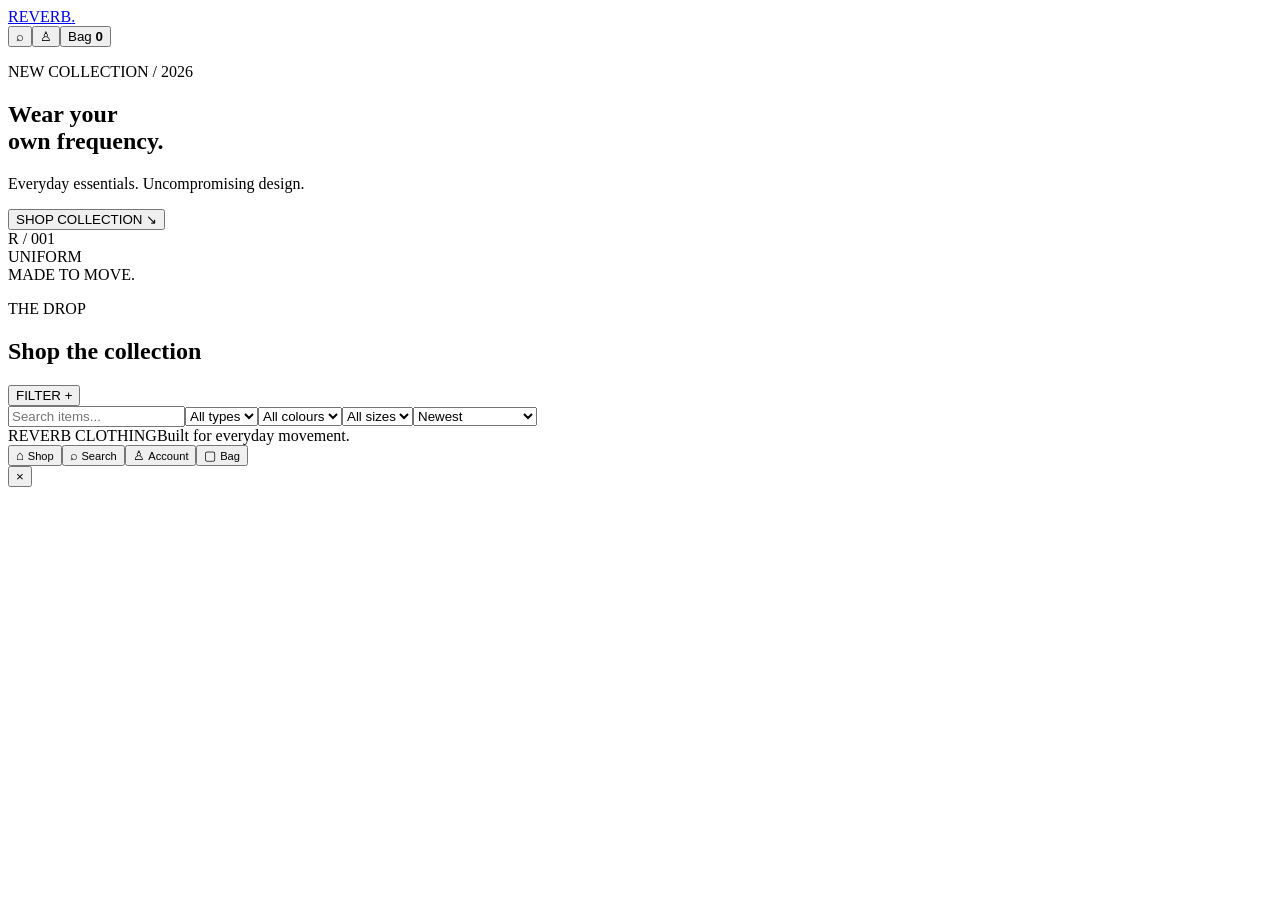
==== index.html @ a5d63879 "Add Reverb Clothing storefront scaffold" ====
<!doctype html>
<html lang="en"><head><meta charset="utf-8"><meta name="viewport" content="width=device-width,initial-scale=1"><meta name="theme-color" content="#f4f3ef"><title>REVERB — Clothing</title><link rel="stylesheet" href="styles.css"><link rel="preconnect" href="https://fonts.googleapis.com"><link href="https://fonts.googleapis.com/css2?family=DM+Sans:wght@400;500;600;700&family=Space+Grotesk:wght@500;600;700&display=swap" rel="stylesheet"></head><body><header class="top"><a class="brand" href="#">REVERB<span>.</span></a><div class="top-actions"><button id="searchBtn" class="iconbtn" aria-label="Search">⌕</button><button id="accountBtn" class="iconbtn" aria-label="Account">♙</button><button id="cartBtn" class="iconbtn cart">Bag <b id="cartCount">0</b></button></div></header><main><section class="hero"><div class="hero-copy"><p class="eyebrow">NEW COLLECTION / 2026</p><h1>Wear your<br><span>own frequency.</span></h1><p>Everyday essentials. Uncompromising design.</p><button class="darkbtn" onclick="document.querySelector('#shop').scrollIntoView({behavior:'smooth'})">SHOP COLLECTION <span>↘</span></button></div><div class="hero-art"><div class="artshape"></div><div class="artlabel">R / 001<br>UNIFORM</div><div class="artcaption">MADE TO MOVE.</div></div></section><section id="shop" class="shop"><div class="shop-heading"><div><p class="eyebrow">THE DROP</p><h2>Shop the collection</h2></div><button class="filter-toggle" id="filterBtn">FILTER +</button></div><div class="filters" id="filters"><input id="search" placeholder="Search items..." /><select id="typeFilter"><option value="">All types</option></select><select id="colourFilter"><option value="">All colours</option></select><select id="sizeFilter"><option value="">All sizes</option><option>XS</option><option>S</option><option>M</option><option>L</option><option>XL</option><option>XXL</option></select><select id="sort"><option value="new">Newest</option><option value="low">Price: low to high</option><option value="high">Price: high to low</option></select></div><div class="product-grid" id="products"></div><div class="empty" id="empty" hidden>No products found. Try changing your filters.</div></section></main><footer><span>REVERB CLOTHING</span><span>Built for everyday movement.</span></footer><nav class="mobile-nav"><button onclick="document.querySelector('#shop').scrollIntoView({behavior:'smooth'})">⌂ <small>Shop</small></button><button id="mobileSearch">⌕ <small>Search</small></button><button id="mobileAccount">♙ <small>Account</small></button><button id="mobileBag">▢ <small>Bag</small></button></nav><div class="modal" id="modal" aria-hidden="true"><div class="modal-panel"><button class="close" id="closeModal">×</button><div id="modalContent"></div></div></div><script src="app.js"></script></body></html>
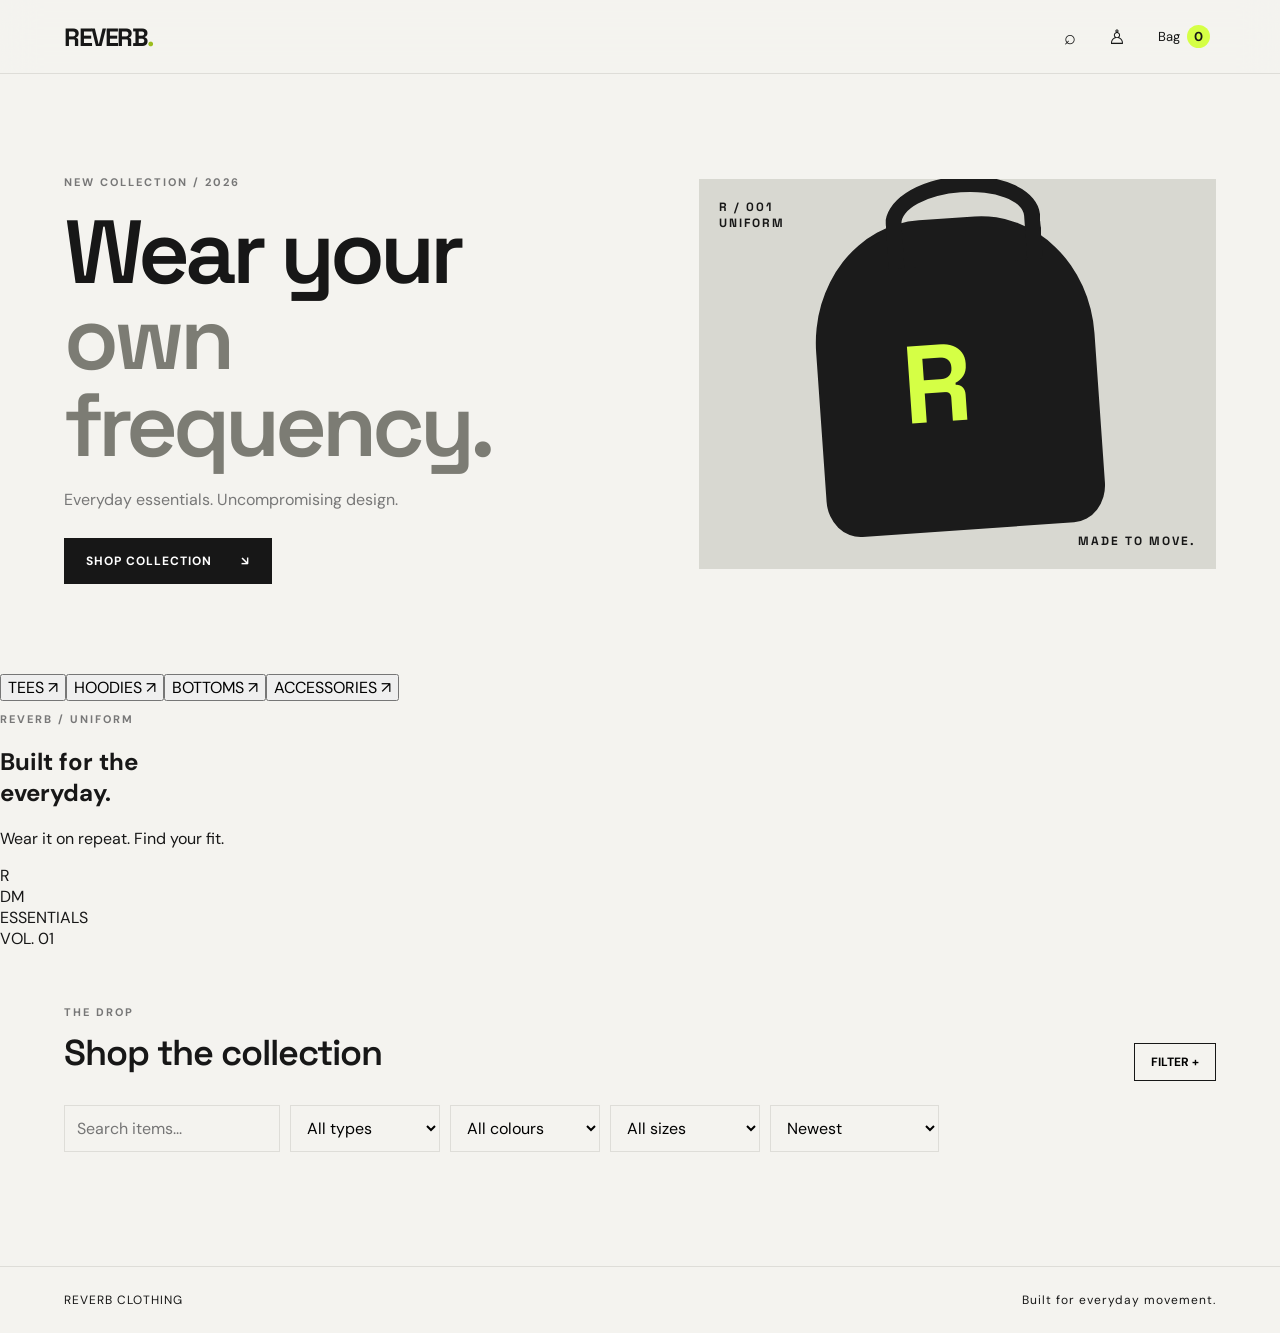
==== commit 98b2fe32: "Add editorial and category sections to storefront" ====
--- a/index.html
+++ b/index.html
@@ -1,2 +1,2 @@
 <!doctype html>
-<html lang="en"><head><meta charset="utf-8"><meta name="viewport" content="width=device-width,initial-scale=1"><meta name="theme-color" content="#f4f3ef"><title>REVERB — Clothing</title><link rel="stylesheet" href="styles.css"><link rel="preconnect" href="https://fonts.googleapis.com"><link href="https://fonts.googleapis.com/css2?family=DM+Sans:wght@400;500;600;700&family=Space+Grotesk:wght@500;600;700&display=swap" rel="stylesheet"></head><body><header class="top"><a class="brand" href="#">REVERB<span>.</span></a><div class="top-actions"><button id="searchBtn" class="iconbtn" aria-label="Search">⌕</button><button id="accountBtn" class="iconbtn" aria-label="Account">♙</button><button id="cartBtn" class="iconbtn cart">Bag <b id="cartCount">0</b></button></div></header><main><section class="hero"><div class="hero-copy"><p class="eyebrow">NEW COLLECTION / 2026</p><h1>Wear your<br><span>own frequency.</span></h1><p>Everyday essentials. Uncompromising design.</p><button class="darkbtn" onclick="document.querySelector('#shop').scrollIntoView({behavior:'smooth'})">SHOP COLLECTION <span>↘</span></button></div><div class="hero-art"><div class="artshape"></div><div class="artlabel">R / 001<br>UNIFORM</div><div class="artcaption">MADE TO MOVE.</div></div></section><section id="shop" class="shop"><div class="shop-heading"><div><p class="eyebrow">THE DROP</p><h2>Shop the collection</h2></div><button class="filter-toggle" id="filterBtn">FILTER +</button></div><div class="filters" id="filters"><input id="search" placeholder="Search items..." /><select id="typeFilter"><option value="">All types</option></select><select id="colourFilter"><option value="">All colours</option></select><select id="sizeFilter"><option value="">All sizes</option><option>XS</option><option>S</option><option>M</option><option>L</option><option>XL</option><option>XXL</option></select><select id="sort"><option value="new">Newest</option><option value="low">Price: low to high</option><option value="high">Price: high to low</option></select></div><div class="product-grid" id="products"></div><div class="empty" id="empty" hidden>No products found. Try changing your filters.</div></section></main><footer><span>REVERB CLOTHING</span><span>Built for everyday movement.</span></footer><nav class="mobile-nav"><button onclick="document.querySelector('#shop').scrollIntoView({behavior:'smooth'})">⌂ <small>Shop</small></button><button id="mobileSearch">⌕ <small>Search</small></button><button id="mobileAccount">♙ <small>Account</small></button><button id="mobileBag">▢ <small>Bag</small></button></nav><div class="modal" id="modal" aria-hidden="true"><div class="modal-panel"><button class="close" id="closeModal">×</button><div id="modalContent"></div></div></div><script src="app.js"></script></body></html>+<html lang="en"><head><meta charset="utf-8"><meta name="viewport" content="width=device-width,initial-scale=1"><meta name="theme-color" content="#f4f3ef"><title>REVERB — Clothing</title><link rel="stylesheet" href="styles.css"><link rel="preconnect" href="https://fonts.googleapis.com"><link href="https://fonts.googleapis.com/css2?family=DM+Sans:wght@400;500;600;700&family=Space+Grotesk:wght@500;600;700&display=swap" rel="stylesheet"></head><body><header class="top"><a class="brand" href="#">REVERB<span>.</span></a><div class="top-actions"><button id="searchBtn" class="iconbtn" aria-label="Search">⌕</button><button id="accountBtn" class="iconbtn" aria-label="Account">♙</button><button id="cartBtn" class="iconbtn cart">Bag <b id="cartCount">0</b></button></div></header><main><section class="hero"><div class="hero-copy"><p class="eyebrow">NEW COLLECTION / 2026</p><h1>Wear your<br><span>own frequency.</span></h1><p>Everyday essentials. Uncompromising design.</p><button class="darkbtn" onclick="document.querySelector('#shop').scrollIntoView({behavior:'smooth'})">SHOP COLLECTION <span>↘</span></button></div><div class="hero-art"><div class="artshape"></div><div class="artlabel">R / 001<br>UNIFORM</div><div class="artcaption">MADE TO MOVE.</div></div></section><section class="category-strip"><button data-category="T-shirts">TEES <span>↗</span></button><button data-category="Hoodies">HOODIES <span>↗</span></button><button data-category="Pants">BOTTOMS <span>↗</span></button><button data-category="Accessories">ACCESSORIES <span>↗</span></button></section><section class="editorial"><div><p class="eyebrow">REVERB / UNIFORM</p><h2>Built for the<br>everyday.</h2><p>Wear it on repeat. Find your fit.</p></div><div class="editorial-art"><div class="editorial-stamp">R<br>DM</div><span>ESSENTIALS<br>VOL. 01</span></div></section><section id="shop" class="shop"><div class="shop-heading"><div><p class="eyebrow">THE DROP</p><h2>Shop the collection</h2></div><button class="filter-toggle" id="filterBtn">FILTER +</button></div><div class="filters" id="filters"><input id="search" placeholder="Search items..." /><select id="typeFilter"><option value="">All types</option></select><select id="colourFilter"><option value="">All colours</option></select><select id="sizeFilter"><option value="">All sizes</option><option>XS</option><option>S</option><option>M</option><option>L</option><option>XL</option><option>XXL</option></select><select id="sort"><option value="new">Newest</option><option value="low">Price: low to high</option><option value="high">Price: high to low</option></select></div><div class="product-grid" id="products"></div><div class="empty" id="empty" hidden>No products found. Try changing your filters.</div></section></main><footer><span>REVERB CLOTHING</span><span>Built for everyday movement.</span></footer><nav class="mobile-nav"><button onclick="document.querySelector('#shop').scrollIntoView({behavior:'smooth'})">⌂ <small>Shop</small></button><button id="mobileSearch">⌕ <small>Search</small></button><button id="mobileAccount">♙ <small>Account</small></button><button id="mobileBag">▢ <small>Bag</small></button></nav><div class="modal" id="modal" aria-hidden="true"><div class="modal-panel"><button class="close" id="closeModal">×</button><div id="modalContent"></div></div></div><script src="app.js"></script></body></html>
--- a/styles.css
+++ b/styles.css
@@ -0,0 +1 @@
+*{box-sizing:border-box} :root{--ink:#171717;--muted:#777;--paper:#f4f3ef;--line:#deddd8;--accent:#d5ff45}body{margin:0;background:var(--paper);color:var(--ink);font-family:'DM Sans',sans-serif}button,input,select{font:inherit}button{cursor:pointer}.top{height:74px;display:flex;justify-content:space-between;align-items:center;padding:0 5vw;border-bottom:1px solid var(--line);position:sticky;top:0;background:rgba(244,243,239,.84);backdrop-filter:blur(18px);z-index:10}.brand{font:700 25px 'Space Grotesk';letter-spacing:-1.5px;text-decoration:none;color:inherit}.brand span{color:#9cbd1e}.top-actions{display:flex;align-items:center;gap:20px}.iconbtn{border:0;background:none;font-size:20px;color:inherit}.cart{font-size:13px}.cart b{background:var(--accent);border-radius:50%;padding:3px 7px;margin-left:4px}.hero{min-height:530px;padding:7vw 5vw;display:grid;grid-template-columns:1.05fr .95fr;gap:5vw;align-items:center}.eyebrow{font-size:11px;letter-spacing:2px;font-weight:700;color:var(--muted)}h1{font:600 clamp(48px,7vw,94px)/.97 'Space Grotesk';letter-spacing:-5px;margin:20px 0}h1 span{color:#7c7c74}.hero-copy>p:not(.eyebrow){color:var(--muted);margin-bottom:28px}.darkbtn{border:0;background:var(--ink);color:white;padding:15px 22px;letter-spacing:1px;font-weight:700;font-size:12px}.darkbtn span{margin-left:25px}.hero-art{height:390px;background:#d8d8d1;position:relative;overflow:hidden;display:flex;align-items:center;justify-content:center}.artshape{width:54%;height:80%;background:#1b1b1b;border-radius:40% 40% 12% 12%;position:relative;transform:rotate(-4deg)}.artshape:before{content:'';position:absolute;left:28%;top:-13%;width:44%;height:23%;border:16px solid #1b1b1b;border-bottom:0;border-radius:50% 50% 0 0}.artshape:after{content:'R';font:700 110px 'Space Grotesk';color:var(--accent);position:absolute;top:30%;left:30%}.artlabel,.artcaption{position:absolute;font:700 12px 'Space Grotesk';letter-spacing:2px}.artlabel{top:20px;left:20px}.artcaption{bottom:20px;right:20px}.shop{padding:45px 5vw 90px}.shop-heading{display:flex;justify-content:space-between;align-items:end;margin-bottom:24px}.shop h2{font:600 36px 'Space Grotesk';letter-spacing:-1px;margin:5px 0}.filter-toggle{border:1px solid var(--ink);background:transparent;padding:10px 16px;font-weight:700;font-size:12px}.filters{display:flex;gap:10px;flex-wrap:wrap;margin-bottom:24px}.filters input,.filters select{border:1px solid var(--line);background:transparent;padding:11px 12px;min-width:150px}.product-grid{display:grid;grid-template-columns:repeat(4,minmax(0,1fr));gap:20px}.product-card{cursor:pointer}.product-image{aspect-ratio:4/5;background:#e4e3de;position:relative;overflow:hidden;display:flex;align-items:center;justify-content:center}.product-image img{width:100%;height:100%;object-fit:cover}.placeholder-shirt{width:64%;height:68%;background:var(--product-color,#222);clip-path:polygon(25% 0,38% 5%,62% 5%,75% 0,100% 20%,82% 38%,75% 28%,75% 100%,25% 100%,25% 28%,18% 38%,0 20%);filter:drop-shadow(0 8px 10px #0002)}.product-image .quick{position:absolute;bottom:12px;left:12px;right:12px;background:rgba(255,255,255,.9);padding:12px;text-align:center;font-size:12px;font-weight:700;transform:translateY(120%);transition:.2s}.product-card:hover .quick{transform:translateY(0)}.product-info{display:flex;justify-content:space-between;gap:8px;margin-top:12px}.product-info h3{font-size:14px;margin:0}.product-info p{margin:6px 0;color:var(--muted);font-size:12px}.price{font-weight:700;font-size:14px}.swatches{display:flex;gap:6px;margin-top:10px}.swatch{width:16px;height:16px;border-radius:50%;border:1px solid #aaa}.empty{text-align:center;padding:40px;color:var(--muted)}footer{padding:25px 5vw;border-top:1px solid var(--line);display:flex;justify-content:space-between;font-size:12px;letter-spacing:1px}.modal{display:none;position:fixed;inset:0;background:#0006;z-index:30;align-items:center;justify-content:center;padding:18px}.modal.open{display:flex}.modal-panel{background:var(--paper);width:min(560px,100%);max-height:90vh;overflow:auto;padding:28px;position:relative;border-radius:20px}.close{position:absolute;right:15px;top:12px;border:0;background:none;font-size:25px}.modal-panel h2{font:600 28px 'Space Grotesk'}.modal-panel input,.modal-panel select,.modal-panel textarea{width:100%;padding:12px;margin:8px 0;border:1px solid var(--line);background:white}.modal-panel button.action{width:100%;padding:13px;background:var(--ink);color:white;border:0;margin-top:12px}.modal-panel a{color:inherit}.detail-colors{display:flex;gap:10px;margin:14px 0}.detail-colors button{border:1px solid #ddd;padding:8px;border-radius:10px;background:white}.detail-colors button.selected{outline:2px solid black}.size-stock{display:flex;gap:8px;flex-wrap:wrap;margin:15px 0}.size-stock button{border:1px solid var(--line);background:white;padding:10px 14px}.size-stock button.selected{background:var(--ink);color:white}.mobile-nav{display:none}.admin-row{border-bottom:1px solid var(--line);padding:12px 0}.admin-row label{display:flex;align-items:center;gap:8px}.admin-colors{display:flex;flex-direction:column;gap:10px}.color-row{display:flex;align-items:center;gap:10px}.color-row input[type=color]{width:45px;height:40px;padding:3px}.stock-row{display:flex;gap:8px;align-items:center}.stock-row input{max-width:100px}.pill{background:#ecebe6;padding:5px 9px;border-radius:20px;font-size:11px}@media(max-width:900px){.product-grid{grid-template-columns:repeat(2,minmax(0,1fr))}.hero{min-height:auto;padding:50px 5vw;grid-template-columns:1fr}.hero-art{height:330px}h1{letter-spacing:-3px}.filters{display:none}.filters.show{display:flex}.top-actions{gap:14px}.mobile-nav{display:flex;position:fixed;bottom:18px;left:50%;transform:translateX(-50%);width:min(340px,calc(100% - 36px));z-index:20;justify-content:space-around;align-items:center;background:rgba(25,25,25,.82);color:white;border:1px solid rgba(255,255,255,.22);box-shadow:0 12px 40px #0003;backdrop-filter:blur(24px) saturate(180%);-webkit-backdrop-filter:blur(24px) saturate(180%);border-radius:28px;padding:12px 8px}.mobile-nav button{background:none;border:0;color:white;font-size:19px;display:flex;flex-direction:column;align-items:center;gap:3px}.mobile-nav small{font-size:10px}.shop{padding-bottom:120px}footer{padding-bottom:100px}}@media(max-width:450px){.top{padding:0 20px;height:64px}.hero{padding:38px 20px}.hero-art{height:270px}.shop{padding:30px 20px 110px}.product-grid{gap:12px}.product-info h3{font-size:13px}.shop h2{font-size:30px}.filters input,.filters select{flex:1;min-width:130px}.modal-panel{padding:24px 18px}.artshape{height:74%}}
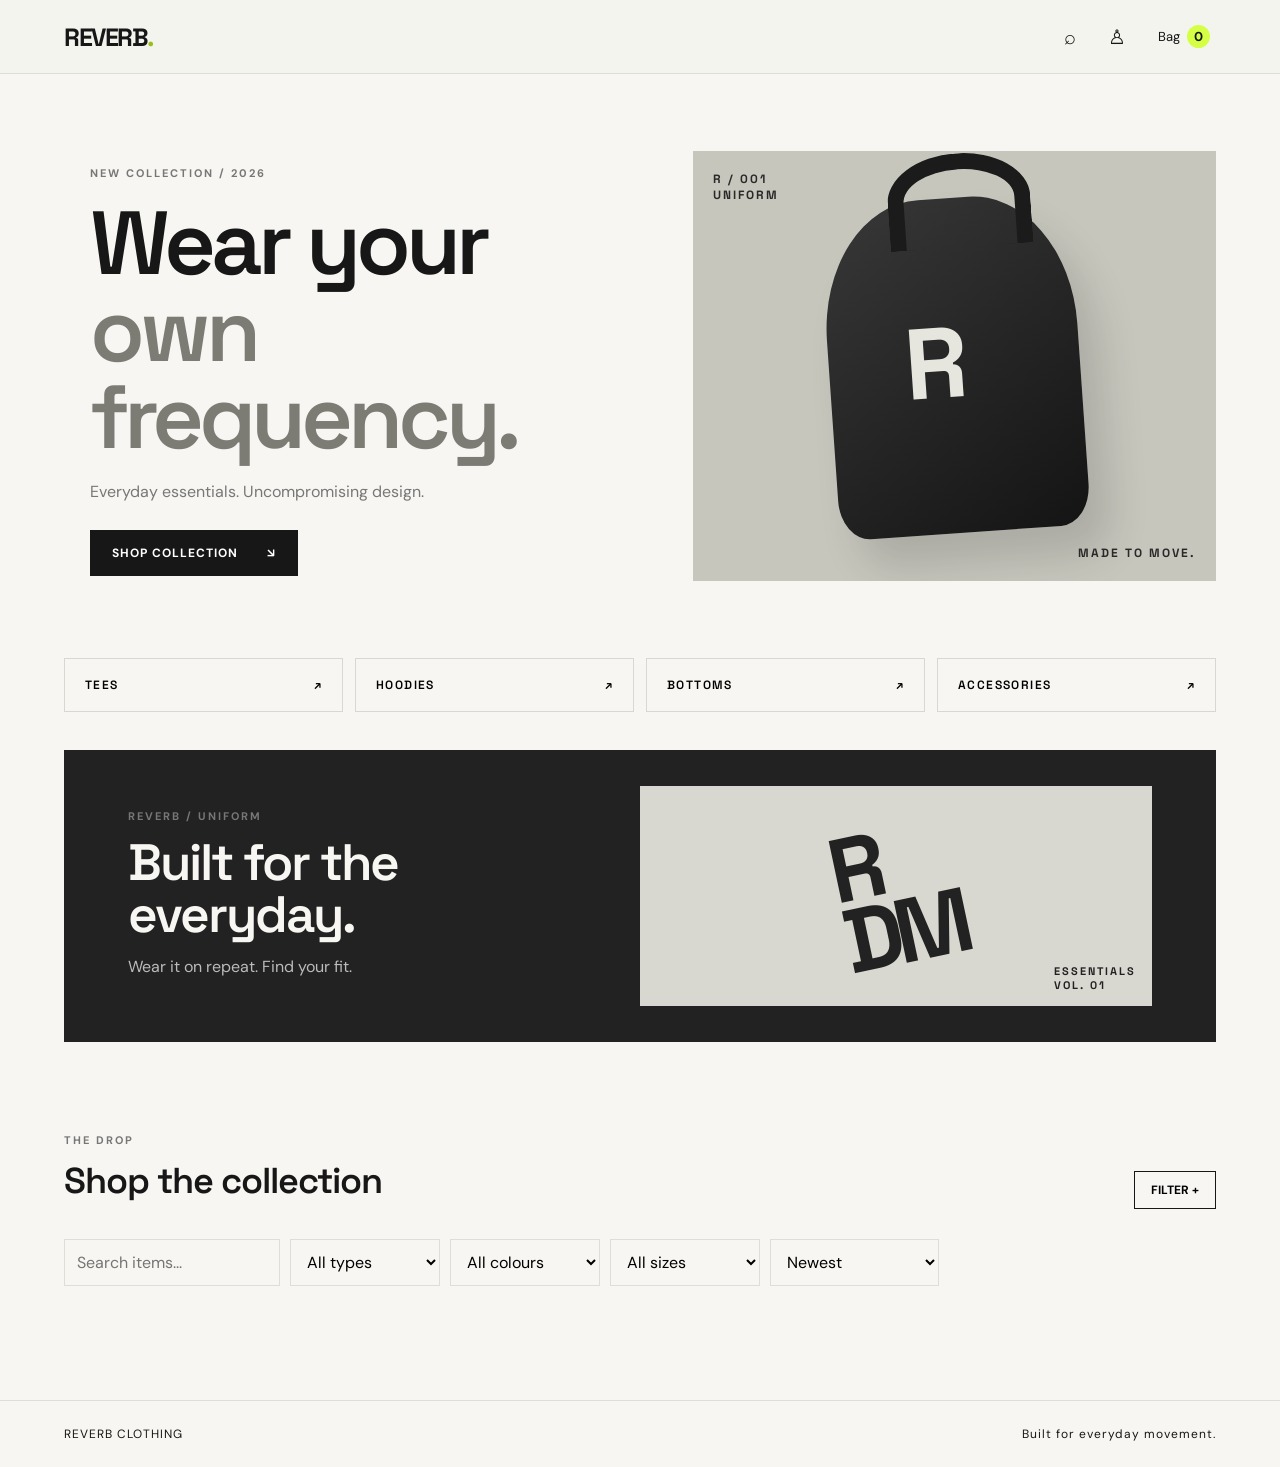
==== commit b002766d: "Force refresh storefront JavaScript and CSS cache" ====
--- a/index.html
+++ b/index.html
@@ -1,2 +1,2 @@
 <!doctype html>
-<html lang="en"><head><meta charset="utf-8"><meta name="viewport" content="width=device-width,initial-scale=1"><meta name="theme-color" content="#f4f3ef"><title>REVERB — Clothing</title><link rel="stylesheet" href="styles.css"><link rel="preconnect" href="https://fonts.googleapis.com"><link href="https://fonts.googleapis.com/css2?family=DM+Sans:wght@400;500;600;700&family=Space+Grotesk:wght@500;600;700&display=swap" rel="stylesheet"></head><body><header class="top"><a class="brand" href="#">REVERB<span>.</span></a><div class="top-actions"><button id="searchBtn" class="iconbtn" aria-label="Search">⌕</button><button id="accountBtn" class="iconbtn" aria-label="Account">♙</button><button id="cartBtn" class="iconbtn cart">Bag <b id="cartCount">0</b></button></div></header><main><section class="hero"><div class="hero-copy"><p class="eyebrow">NEW COLLECTION / 2026</p><h1>Wear your<br><span>own frequency.</span></h1><p>Everyday essentials. Uncompromising design.</p><button class="darkbtn" onclick="document.querySelector('#shop').scrollIntoView({behavior:'smooth'})">SHOP COLLECTION <span>↘</span></button></div><div class="hero-art"><div class="artshape"></div><div class="artlabel">R / 001<br>UNIFORM</div><div class="artcaption">MADE TO MOVE.</div></div></section><section class="category-strip"><button data-category="T-shirts">TEES <span>↗</span></button><button data-category="Hoodies">HOODIES <span>↗</span></button><button data-category="Pants">BOTTOMS <span>↗</span></button><button data-category="Accessories">ACCESSORIES <span>↗</span></button></section><section class="editorial"><div><p class="eyebrow">REVERB / UNIFORM</p><h2>Built for the<br>everyday.</h2><p>Wear it on repeat. Find your fit.</p></div><div class="editorial-art"><div class="editorial-stamp">R<br>DM</div><span>ESSENTIALS<br>VOL. 01</span></div></section><section id="shop" class="shop"><div class="shop-heading"><div><p class="eyebrow">THE DROP</p><h2>Shop the collection</h2></div><button class="filter-toggle" id="filterBtn">FILTER +</button></div><div class="filters" id="filters"><input id="search" placeholder="Search items..." /><select id="typeFilter"><option value="">All types</option></select><select id="colourFilter"><option value="">All colours</option></select><select id="sizeFilter"><option value="">All sizes</option><option>XS</option><option>S</option><option>M</option><option>L</option><option>XL</option><option>XXL</option></select><select id="sort"><option value="new">Newest</option><option value="low">Price: low to high</option><option value="high">Price: high to low</option></select></div><div class="product-grid" id="products"></div><div class="empty" id="empty" hidden>No products found. Try changing your filters.</div></section></main><footer><span>REVERB CLOTHING</span><span>Built for everyday movement.</span></footer><nav class="mobile-nav"><button onclick="document.querySelector('#shop').scrollIntoView({behavior:'smooth'})">⌂ <small>Shop</small></button><button id="mobileSearch">⌕ <small>Search</small></button><button id="mobileAccount">♙ <small>Account</small></button><button id="mobileBag">▢ <small>Bag</small></button></nav><div class="modal" id="modal" aria-hidden="true"><div class="modal-panel"><button class="close" id="closeModal">×</button><div id="modalContent"></div></div></div><script src="app.js"></script></body></html>+<html lang="en"><head><meta charset="utf-8"><meta name="viewport" content="width=device-width,initial-scale=1"><meta name="theme-color" content="#f4f3ef"><title>REVERB — Clothing</title><link rel="stylesheet" href="styles.css?v=4"><link rel="preconnect" href="https://fonts.googleapis.com"><link href="https://fonts.googleapis.com/css2?family=DM+Sans:wght@400;500;600;700&family=Space+Grotesk:wght@500;600;700&display=swap" rel="stylesheet"></head><body><header class="top"><a class="brand" href="#">REVERB<span>.</span></a><div class="top-actions"><button id="searchBtn" class="iconbtn" aria-label="Search">⌕</button><button id="accountBtn" class="iconbtn" aria-label="Account">♙</button><button id="cartBtn" class="iconbtn cart">Bag <b id="cartCount">0</b></button></div></header><main><section class="hero"><div class="hero-copy"><p class="eyebrow">NEW COLLECTION / 2026</p><h1>Wear your<br><span>own frequency.</span></h1><p>Everyday essentials. Uncompromising design.</p><button class="darkbtn" onclick="document.querySelector('#shop').scrollIntoView({behavior:'smooth'})">SHOP COLLECTION <span>↘</span></button></div><div class="hero-art"><div class="artshape"></div><div class="artlabel">R / 001<br>UNIFORM</div><div class="artcaption">MADE TO MOVE.</div></div></section><section class="category-strip"><button data-category="T-shirts">TEES <span>↗</span></button><button data-category="Hoodies">HOODIES <span>↗</span></button><button data-category="Pants">BOTTOMS <span>↗</span></button><button data-category="Accessories">ACCESSORIES <span>↗</span></button></section><section class="editorial"><div><p class="eyebrow">REVERB / UNIFORM</p><h2>Built for the<br>everyday.</h2><p>Wear it on repeat. Find your fit.</p></div><div class="editorial-art"><div class="editorial-stamp">R<br>DM</div><span>ESSENTIALS<br>VOL. 01</span></div></section><section id="shop" class="shop"><div class="shop-heading"><div><p class="eyebrow">THE DROP</p><h2>Shop the collection</h2></div><button class="filter-toggle" id="filterBtn">FILTER +</button></div><div class="filters" id="filters"><input id="search" placeholder="Search items..." /><select id="typeFilter"><option value="">All types</option></select><select id="colourFilter"><option value="">All colours</option></select><select id="sizeFilter"><option value="">All sizes</option><option>XS</option><option>S</option><option>M</option><option>L</option><option>XL</option><option>XXL</option></select><select id="sort"><option value="new">Newest</option><option value="low">Price: low to high</option><option value="high">Price: high to low</option></select></div><div class="product-grid" id="products"></div><div class="empty" id="empty" hidden>No products found. Try changing your filters.</div></section></main><footer><span>REVERB CLOTHING</span><span>Built for everyday movement.</span></footer><nav class="mobile-nav"><button onclick="document.querySelector('#shop').scrollIntoView({behavior:'smooth'})">⌂ <small>Shop</small></button><button id="mobileSearch">⌕ <small>Search</small></button><button id="mobileAccount">♙ <small>Account</small></button><button id="mobileBag">▢ <small>Bag</small></button></nav><div class="modal" id="modal" aria-hidden="true"><div class="modal-panel"><button class="close" id="closeModal">×</button><div id="modalContent"></div></div></div><script src="app.js?v=4"></script></body></html>
--- a/styles.css
+++ b/styles.css
@@ -1 +1,37 @@
-*{box-sizing:border-box} :root{--ink:#171717;--muted:#777;--paper:#f4f3ef;--line:#deddd8;--accent:#d5ff45}body{margin:0;background:var(--paper);color:var(--ink);font-family:'DM Sans',sans-serif}button,input,select{font:inherit}button{cursor:pointer}.top{height:74px;display:flex;justify-content:space-between;align-items:center;padding:0 5vw;border-bottom:1px solid var(--line);position:sticky;top:0;background:rgba(244,243,239,.84);backdrop-filter:blur(18px);z-index:10}.brand{font:700 25px 'Space Grotesk';letter-spacing:-1.5px;text-decoration:none;color:inherit}.brand span{color:#9cbd1e}.top-actions{display:flex;align-items:center;gap:20px}.iconbtn{border:0;background:none;font-size:20px;color:inherit}.cart{font-size:13px}.cart b{background:var(--accent);border-radius:50%;padding:3px 7px;margin-left:4px}.hero{min-height:530px;padding:7vw 5vw;display:grid;grid-template-columns:1.05fr .95fr;gap:5vw;align-items:center}.eyebrow{font-size:11px;letter-spacing:2px;font-weight:700;color:var(--muted)}h1{font:600 clamp(48px,7vw,94px)/.97 'Space Grotesk';letter-spacing:-5px;margin:20px 0}h1 span{color:#7c7c74}.hero-copy>p:not(.eyebrow){color:var(--muted);margin-bottom:28px}.darkbtn{border:0;background:var(--ink);color:white;padding:15px 22px;letter-spacing:1px;font-weight:700;font-size:12px}.darkbtn span{margin-left:25px}.hero-art{height:390px;background:#d8d8d1;position:relative;overflow:hidden;display:flex;align-items:center;justify-content:center}.artshape{width:54%;height:80%;background:#1b1b1b;border-radius:40% 40% 12% 12%;position:relative;transform:rotate(-4deg)}.artshape:before{content:'';position:absolute;left:28%;top:-13%;width:44%;height:23%;border:16px solid #1b1b1b;border-bottom:0;border-radius:50% 50% 0 0}.artshape:after{content:'R';font:700 110px 'Space Grotesk';color:var(--accent);position:absolute;top:30%;left:30%}.artlabel,.artcaption{position:absolute;font:700 12px 'Space Grotesk';letter-spacing:2px}.artlabel{top:20px;left:20px}.artcaption{bottom:20px;right:20px}.shop{padding:45px 5vw 90px}.shop-heading{display:flex;justify-content:space-between;align-items:end;margin-bottom:24px}.shop h2{font:600 36px 'Space Grotesk';letter-spacing:-1px;margin:5px 0}.filter-toggle{border:1px solid var(--ink);background:transparent;padding:10px 16px;font-weight:700;font-size:12px}.filters{display:flex;gap:10px;flex-wrap:wrap;margin-bottom:24px}.filters input,.filters select{border:1px solid var(--line);background:transparent;padding:11px 12px;min-width:150px}.product-grid{display:grid;grid-template-columns:repeat(4,minmax(0,1fr));gap:20px}.product-card{cursor:pointer}.product-image{aspect-ratio:4/5;background:#e4e3de;position:relative;overflow:hidden;display:flex;align-items:center;justify-content:center}.product-image img{width:100%;height:100%;object-fit:cover}.placeholder-shirt{width:64%;height:68%;background:var(--product-color,#222);clip-path:polygon(25% 0,38% 5%,62% 5%,75% 0,100% 20%,82% 38%,75% 28%,75% 100%,25% 100%,25% 28%,18% 38%,0 20%);filter:drop-shadow(0 8px 10px #0002)}.product-image .quick{position:absolute;bottom:12px;left:12px;right:12px;background:rgba(255,255,255,.9);padding:12px;text-align:center;font-size:12px;font-weight:700;transform:translateY(120%);transition:.2s}.product-card:hover .quick{transform:translateY(0)}.product-info{display:flex;justify-content:space-between;gap:8px;margin-top:12px}.product-info h3{font-size:14px;margin:0}.product-info p{margin:6px 0;color:var(--muted);font-size:12px}.price{font-weight:700;font-size:14px}.swatches{display:flex;gap:6px;margin-top:10px}.swatch{width:16px;height:16px;border-radius:50%;border:1px solid #aaa}.empty{text-align:center;padding:40px;color:var(--muted)}footer{padding:25px 5vw;border-top:1px solid var(--line);display:flex;justify-content:space-between;font-size:12px;letter-spacing:1px}.modal{display:none;position:fixed;inset:0;background:#0006;z-index:30;align-items:center;justify-content:center;padding:18px}.modal.open{display:flex}.modal-panel{background:var(--paper);width:min(560px,100%);max-height:90vh;overflow:auto;padding:28px;position:relative;border-radius:20px}.close{position:absolute;right:15px;top:12px;border:0;background:none;font-size:25px}.modal-panel h2{font:600 28px 'Space Grotesk'}.modal-panel input,.modal-panel select,.modal-panel textarea{width:100%;padding:12px;margin:8px 0;border:1px solid var(--line);background:white}.modal-panel button.action{width:100%;padding:13px;background:var(--ink);color:white;border:0;margin-top:12px}.modal-panel a{color:inherit}.detail-colors{display:flex;gap:10px;margin:14px 0}.detail-colors button{border:1px solid #ddd;padding:8px;border-radius:10px;background:white}.detail-colors button.selected{outline:2px solid black}.size-stock{display:flex;gap:8px;flex-wrap:wrap;margin:15px 0}.size-stock button{border:1px solid var(--line);background:white;padding:10px 14px}.size-stock button.selected{background:var(--ink);color:white}.mobile-nav{display:none}.admin-row{border-bottom:1px solid var(--line);padding:12px 0}.admin-row label{display:flex;align-items:center;gap:8px}.admin-colors{display:flex;flex-direction:column;gap:10px}.color-row{display:flex;align-items:center;gap:10px}.color-row input[type=color]{width:45px;height:40px;padding:3px}.stock-row{display:flex;gap:8px;align-items:center}.stock-row input{max-width:100px}.pill{background:#ecebe6;padding:5px 9px;border-radius:20px;font-size:11px}@media(max-width:900px){.product-grid{grid-template-columns:repeat(2,minmax(0,1fr))}.hero{min-height:auto;padding:50px 5vw;grid-template-columns:1fr}.hero-art{height:330px}h1{letter-spacing:-3px}.filters{display:none}.filters.show{display:flex}.top-actions{gap:14px}.mobile-nav{display:flex;position:fixed;bottom:18px;left:50%;transform:translateX(-50%);width:min(340px,calc(100% - 36px));z-index:20;justify-content:space-around;align-items:center;background:rgba(25,25,25,.82);color:white;border:1px solid rgba(255,255,255,.22);box-shadow:0 12px 40px #0003;backdrop-filter:blur(24px) saturate(180%);-webkit-backdrop-filter:blur(24px) saturate(180%);border-radius:28px;padding:12px 8px}.mobile-nav button{background:none;border:0;color:white;font-size:19px;display:flex;flex-direction:column;align-items:center;gap:3px}.mobile-nav small{font-size:10px}.shop{padding-bottom:120px}footer{padding-bottom:100px}}@media(max-width:450px){.top{padding:0 20px;height:64px}.hero{padding:38px 20px}.hero-art{height:270px}.shop{padding:30px 20px 110px}.product-grid{gap:12px}.product-info h3{font-size:13px}.shop h2{font-size:30px}.filters input,.filters select{flex:1;min-width:130px}.modal-panel{padding:24px 18px}.artshape{height:74%}}+*{box-sizing:border-box} :root{--ink:#171717;--muted:#777;--paper:#f4f3ef;--line:#deddd8;--accent:#d5ff45}body{margin:0;background:var(--paper);color:var(--ink);font-family:'DM Sans',sans-serif}button,input,select{font:inherit}button{cursor:pointer}.top{height:74px;display:flex;justify-content:space-between;align-items:center;padding:0 5vw;border-bottom:1px solid var(--line);position:sticky;top:0;background:rgba(244,243,239,.84);backdrop-filter:blur(18px);z-index:10}.brand{font:700 25px 'Space Grotesk';letter-spacing:-1.5px;text-decoration:none;color:inherit}.brand span{color:#9cbd1e}.top-actions{display:flex;align-items:center;gap:20px}.iconbtn{border:0;background:none;font-size:20px;color:inherit}.cart{font-size:13px}.cart b{background:var(--accent);border-radius:50%;padding:3px 7px;margin-left:4px}.hero{min-height:530px;padding:7vw 5vw;display:grid;grid-template-columns:1.05fr .95fr;gap:5vw;align-items:center}.eyebrow{font-size:11px;letter-spacing:2px;font-weight:700;color:var(--muted)}h1{font:600 clamp(48px,7vw,94px)/.97 'Space Grotesk';letter-spacing:-5px;margin:20px 0}h1 span{color:#7c7c74}.hero-copy>p:not(.eyebrow){color:var(--muted);margin-bottom:28px}.darkbtn{border:0;background:var(--ink);color:white;padding:15px 22px;letter-spacing:1px;font-weight:700;font-size:12px}.darkbtn span{margin-left:25px}.hero-art{height:390px;background:#d8d8d1;position:relative;overflow:hidden;display:flex;align-items:center;justify-content:center}.artshape{width:54%;height:80%;background:#1b1b1b;border-radius:40% 40% 12% 12%;position:relative;transform:rotate(-4deg)}.artshape:before{content:'';position:absolute;left:28%;top:-13%;width:44%;height:23%;border:16px solid #1b1b1b;border-bottom:0;border-radius:50% 50% 0 0}.artshape:after{content:'R';font:700 110px 'Space Grotesk';color:var(--accent);position:absolute;top:30%;left:30%}.artlabel,.artcaption{position:absolute;font:700 12px 'Space Grotesk';letter-spacing:2px}.artlabel{top:20px;left:20px}.artcaption{bottom:20px;right:20px}.shop{padding:45px 5vw 90px}.shop-heading{display:flex;justify-content:space-between;align-items:end;margin-bottom:24px}.shop h2{font:600 36px 'Space Grotesk';letter-spacing:-1px;margin:5px 0}.filter-toggle{border:1px solid var(--ink);background:transparent;padding:10px 16px;font-weight:700;font-size:12px}.filters{display:flex;gap:10px;flex-wrap:wrap;margin-bottom:24px}.filters input,.filters select{border:1px solid var(--line);background:transparent;padding:11px 12px;min-width:150px}.product-grid{display:grid;grid-template-columns:repeat(4,minmax(0,1fr));gap:20px}.product-card{cursor:pointer}.product-image{aspect-ratio:4/5;background:#e4e3de;position:relative;overflow:hidden;display:flex;align-items:center;justify-content:center}.product-image img{width:100%;height:100%;object-fit:cover}.placeholder-shirt{width:64%;height:68%;background:var(--product-color,#222);clip-path:polygon(25% 0,38% 5%,62% 5%,75% 0,100% 20%,82% 38%,75% 28%,75% 100%,25% 100%,25% 28%,18% 38%,0 20%);filter:drop-shadow(0 8px 10px #0002)}.product-image .quick{position:absolute;bottom:12px;left:12px;right:12px;background:rgba(255,255,255,.9);padding:12px;text-align:center;font-size:12px;font-weight:700;transform:translateY(120%);transition:.2s}.product-card:hover .quick{transform:translateY(0)}.product-info{display:flex;justify-content:space-between;gap:8px;margin-top:12px}.product-info h3{font-size:14px;margin:0}.product-info p{margin:6px 0;color:var(--muted);font-size:12px}.price{font-weight:700;font-size:14px}.swatches{display:flex;gap:6px;margin-top:10px}.swatch{width:16px;height:16px;border-radius:50%;border:1px solid #aaa}.empty{text-align:center;padding:40px;color:var(--muted)}footer{padding:25px 5vw;border-top:1px solid var(--line);display:flex;justify-content:space-between;font-size:12px;letter-spacing:1px}.modal{display:none;position:fixed;inset:0;background:#0006;z-index:30;align-items:center;justify-content:center;padding:18px}.modal.open{display:flex}.modal-panel{background:var(--paper);width:min(560px,100%);max-height:90vh;overflow:auto;padding:28px;position:relative;border-radius:20px}.close{position:absolute;right:15px;top:12px;border:0;background:none;font-size:25px}.modal-panel h2{font:600 28px 'Space Grotesk'}.modal-panel input,.modal-panel select,.modal-panel textarea{width:100%;padding:12px;margin:8px 0;border:1px solid var(--line);background:white}.modal-panel button.action{width:100%;padding:13px;background:var(--ink);color:white;border:0;margin-top:12px}.modal-panel a{color:inherit}.detail-colors{display:flex;gap:10px;margin:14px 0}.detail-colors button{border:1px solid #ddd;padding:8px;border-radius:10px;background:white}.detail-colors button.selected{outline:2px solid black}.size-stock{display:flex;gap:8px;flex-wrap:wrap;margin:15px 0}.size-stock button{border:1px solid var(--line);background:white;padding:10px 14px}.size-stock button.selected{background:var(--ink);color:white}.mobile-nav{display:none}.admin-row{border-bottom:1px solid var(--line);padding:12px 0}.admin-row label{display:flex;align-items:center;gap:8px}.admin-colors{display:flex;flex-direction:column;gap:10px}.color-row{display:flex;align-items:center;gap:10px}.color-row input[type=color]{width:45px;height:40px;padding:3px}.stock-row{display:flex;gap:8px;align-items:center}.stock-row input{max-width:100px}.pill{background:#ecebe6;padding:5px 9px;border-radius:20px;font-size:11px}@media(max-width:900px){.product-grid{grid-template-columns:repeat(2,minmax(0,1fr))}.hero{min-height:auto;padding:50px 5vw;grid-template-columns:1fr}.hero-art{height:330px}h1{letter-spacing:-3px}.filters{display:none}.filters.show{display:flex}.top-actions{gap:14px}.mobile-nav{display:flex;position:fixed;bottom:18px;left:50%;transform:translateX(-50%);width:min(340px,calc(100% - 36px));z-index:20;justify-content:space-around;align-items:center;background:rgba(25,25,25,.82);color:white;border:1px solid rgba(255,255,255,.22);box-shadow:0 12px 40px #0003;backdrop-filter:blur(24px) saturate(180%);-webkit-backdrop-filter:blur(24px) saturate(180%);border-radius:28px;padding:12px 8px}.mobile-nav button{background:none;border:0;color:white;font-size:19px;display:flex;flex-direction:column;align-items:center;gap:3px}.mobile-nav small{font-size:10px}.shop{padding-bottom:120px}footer{padding-bottom:100px}}@media(max-width:450px){.top{padding:0 20px;height:64px}.hero{padding:38px 20px}.hero-art{height:270px}.shop{padding:30px 20px 110px}.product-grid{gap:12px}.product-info h3{font-size:13px}.shop h2{font-size:30px}.filters input,.filters select{flex:1;min-width:130px}.modal-panel{padding:24px 18px}.artshape{height:74%}}
+/* Editorial storefront refresh */
+body{background:#f7f6f2}
+.hero{padding-top:6vw;padding-bottom:6vw;gap:4vw}
+.hero-copy{padding-left:2vw}
+.hero-art{background:#c7c6bd;min-height:430px}
+.artshape{width:48%;height:78%;background:linear-gradient(145deg,#383838,#141414);box-shadow:20px 30px 40px #0002}
+.artshape:after{font-size:100px;color:#f1f1e9;opacity:.95}
+.artlabel,.artcaption{color:#292929}
+.category-strip{padding:0 5vw 38px;display:grid;grid-template-columns:repeat(4,1fr);gap:12px}
+.category-strip button{background:transparent;border:1px solid #d8d7d1;text-align:left;padding:18px 20px;font:600 12px 'Space Grotesk';letter-spacing:1.4px;transition:.2s}
+.category-strip button span{float:right}.category-strip button:hover{background:#202020;color:#fff}
+.editorial{margin:0 5vw 60px;background:#222;color:#f7f6f2;min-height:270px;display:grid;grid-template-columns:1fr 1fr;align-items:center;padding:36px 5%;overflow:hidden}
+.editorial h2{font:600 clamp(34px,4vw,58px)/1 'Space Grotesk';letter-spacing:-2px;margin:14px 0}
+.editorial p:not(.eyebrow){color:#bbb}.editorial-art{height:220px;background:#d9d8d0;position:relative;display:flex;align-items:center;justify-content:center;color:#222;font:700 11px 'Space Grotesk';letter-spacing:2px}
+.editorial-stamp{font:700 90px/.8 'Space Grotesk';letter-spacing:-9px;transform:rotate(-12deg);color:#222}
+.editorial-art span{position:absolute;bottom:14px;right:16px}
+.shop{padding-top:20px}.shop-heading{margin-bottom:30px}
+.product-card{transition:transform .25s}.product-card:hover{transform:translateY(-3px)}
+.product-image{background:#e3e2dc;aspect-ratio:4/5.2;position:relative}
+.product-art{width:66%;height:70%;background:var(--product-color);position:relative;filter:drop-shadow(0 18px 15px #0002);transition:transform .35s}
+.product-card:hover .product-art{transform:scale(1.04) rotate(-2deg)}
+.product-art.tee{clip-path:polygon(25% 0,38% 6%,62% 6%,75% 0,100% 20%,82% 39%,74% 29%,74% 100%,26% 100%,26% 29%,18% 39%,0 20%)}
+.product-art.hoodie{clip-path:polygon(23% 0,35% 10%,65% 10%,77% 0,100% 18%,83% 40%,74% 31%,74% 100%,26% 100%,26% 31%,17% 40%,0 18%);border-radius:12px 12px 4px 4px}
+.product-art.hoodie:before{content:'';position:absolute;top:-8%;left:35%;width:30%;height:22%;border:12px solid var(--product-color);border-bottom:0;border-radius:50% 50% 0 0}
+.product-art.pants{height:78%;width:58%;clip-path:polygon(8% 0,92% 0,85% 48%,100% 100%,58% 100%,50% 48%,42% 100%,0 100%,15% 48%)}
+.product-art.cap{height:38%;width:70%;border-radius:55% 55% 12% 12%;transform:rotate(-8deg)}
+.product-art.cap:after{content:'';position:absolute;width:80%;height:18%;left:15%;bottom:-8%;border-radius:50%;background:var(--product-color)}
+.product-mark{position:absolute;inset:0;display:grid;place-items:center;font:700 clamp(35px,5vw,70px) 'Space Grotesk';color:var(--accent);mix-blend-mode:screen;opacity:.65}
+.product-badge{position:absolute;top:14px;left:14px;font:700 9px 'Space Grotesk';letter-spacing:1.5px;color:#30302d}
+.quick{transform:none!important;bottom:12px;left:auto;right:12px;width:auto;background:#f7f6f2;color:#222;border:0;padding:11px 14px;font:700 10px 'Space Grotesk';letter-spacing:1px;opacity:0;transition:.2s}
+.product-card:hover .quick{opacity:1}
+.product-info{margin-top:14px}.product-info h3{font:600 14px 'Space Grotesk'}.product-info p{letter-spacing:.3px}
+.swatch{width:18px;height:18px;border:1px solid #c5c5be}
+.modal-panel{border-radius:24px;box-shadow:0 25px 80px #0002}
+@media(max-width:900px){.category-strip{padding:0 5vw 28px;grid-template-columns:repeat(2,1fr)}.editorial{margin:0 5vw 38px;grid-template-columns:1fr 1fr;min-height:240px;padding:25px}.editorial-art{height:190px}.product-badge{top:10px;left:10px;font-size:8px}.quick{opacity:1;font-size:9px;padding:10px}.hero-art{min-height:330px}}
+@media(max-width:480px){.category-strip{padding:0 20px 25px;gap:8px}.category-strip button{padding:15px 12px;font-size:10px}.editorial{margin:0 20px 30px;grid-template-columns:1fr;gap:20px;padding:24px}.editorial-art{height:160px}.editorial h2{font-size:38px}.hero-art{height:280px;min-height:0}.hero-copy{padding-left:0}.product-art{width:72%;height:68%}.product-art.pants{width:60%;height:78%}.shop-heading{align-items:center}.product-info{gap:6px}.product-info p{font-size:10px}.product-badge{font-size:7px}.quick{bottom:8px;right:8px;padding:8px 10px}}
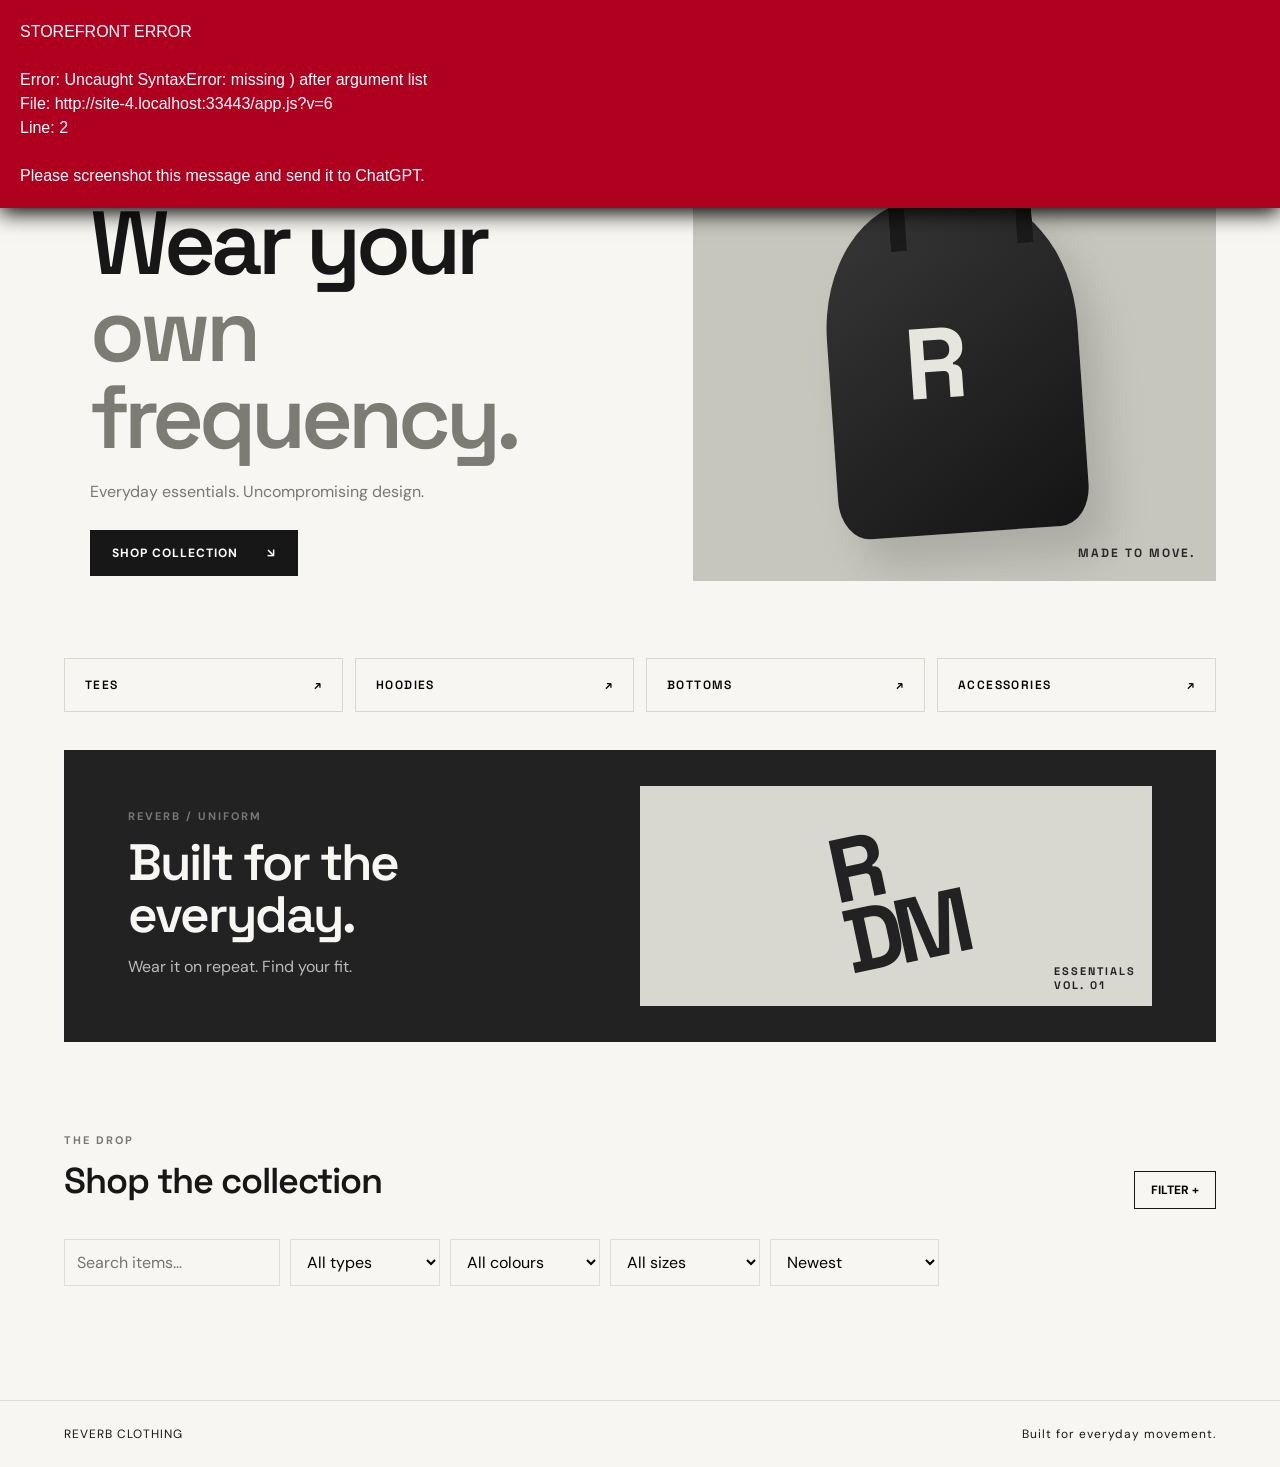
==== commit 77e046bf: "Add visible inline error diagnostics and cache-bust app.js" ====
--- a/index.html
+++ b/index.html
@@ -1,2 +1,12 @@
 <!doctype html>
-<html lang="en"><head><meta charset="utf-8"><meta name="viewport" content="width=device-width,initial-scale=1"><meta name="theme-color" content="#f4f3ef"><title>REVERB — Clothing</title><link rel="stylesheet" href="styles.css?v=4"><link rel="preconnect" href="https://fonts.googleapis.com"><link href="https://fonts.googleapis.com/css2?family=DM+Sans:wght@400;500;600;700&family=Space+Grotesk:wght@500;600;700&display=swap" rel="stylesheet"></head><body><header class="top"><a class="brand" href="#">REVERB<span>.</span></a><div class="top-actions"><button id="searchBtn" class="iconbtn" aria-label="Search">⌕</button><button id="accountBtn" class="iconbtn" aria-label="Account">♙</button><button id="cartBtn" class="iconbtn cart">Bag <b id="cartCount">0</b></button></div></header><main><section class="hero"><div class="hero-copy"><p class="eyebrow">NEW COLLECTION / 2026</p><h1>Wear your<br><span>own frequency.</span></h1><p>Everyday essentials. Uncompromising design.</p><button class="darkbtn" onclick="document.querySelector('#shop').scrollIntoView({behavior:'smooth'})">SHOP COLLECTION <span>↘</span></button></div><div class="hero-art"><div class="artshape"></div><div class="artlabel">R / 001<br>UNIFORM</div><div class="artcaption">MADE TO MOVE.</div></div></section><section class="category-strip"><button data-category="T-shirts">TEES <span>↗</span></button><button data-category="Hoodies">HOODIES <span>↗</span></button><button data-category="Pants">BOTTOMS <span>↗</span></button><button data-category="Accessories">ACCESSORIES <span>↗</span></button></section><section class="editorial"><div><p class="eyebrow">REVERB / UNIFORM</p><h2>Built for the<br>everyday.</h2><p>Wear it on repeat. Find your fit.</p></div><div class="editorial-art"><div class="editorial-stamp">R<br>DM</div><span>ESSENTIALS<br>VOL. 01</span></div></section><section id="shop" class="shop"><div class="shop-heading"><div><p class="eyebrow">THE DROP</p><h2>Shop the collection</h2></div><button class="filter-toggle" id="filterBtn">FILTER +</button></div><div class="filters" id="filters"><input id="search" placeholder="Search items..." /><select id="typeFilter"><option value="">All types</option></select><select id="colourFilter"><option value="">All colours</option></select><select id="sizeFilter"><option value="">All sizes</option><option>XS</option><option>S</option><option>M</option><option>L</option><option>XL</option><option>XXL</option></select><select id="sort"><option value="new">Newest</option><option value="low">Price: low to high</option><option value="high">Price: high to low</option></select></div><div class="product-grid" id="products"></div><div class="empty" id="empty" hidden>No products found. Try changing your filters.</div></section></main><footer><span>REVERB CLOTHING</span><span>Built for everyday movement.</span></footer><nav class="mobile-nav"><button onclick="document.querySelector('#shop').scrollIntoView({behavior:'smooth'})">⌂ <small>Shop</small></button><button id="mobileSearch">⌕ <small>Search</small></button><button id="mobileAccount">♙ <small>Account</small></button><button id="mobileBag">▢ <small>Bag</small></button></nav><div class="modal" id="modal" aria-hidden="true"><div class="modal-panel"><button class="close" id="closeModal">×</button><div id="modalContent"></div></div></div><script src="app.js?v=4"></script></body></html>+<html lang="en"><head><meta charset="utf-8"><meta name="viewport" content="width=device-width,initial-scale=1"><meta name="theme-color" content="#f4f3ef"><title>REVERB — Clothing</title><link rel="stylesheet" href="styles.css?v=4"><link rel="preconnect" href="https://fonts.googleapis.com"><link href="https://fonts.googleapis.com/css2?family=DM+Sans:wght@400;500;600;700&family=Space+Grotesk:wght@500;600;700&display=swap" rel="stylesheet"></head><body><header class="top"><a class="brand" href="#">REVERB<span>.</span></a><div class="top-actions"><button id="searchBtn" class="iconbtn" aria-label="Search">⌕</button><button id="accountBtn" class="iconbtn" aria-label="Account">♙</button><button id="cartBtn" class="iconbtn cart">Bag <b id="cartCount">0</b></button></div></header><main><section class="hero"><div class="hero-copy"><p class="eyebrow">NEW COLLECTION / 2026</p><h1>Wear your<br><span>own frequency.</span></h1><p>Everyday essentials. Uncompromising design.</p><button class="darkbtn" onclick="document.querySelector('#shop').scrollIntoView({behavior:'smooth'})">SHOP COLLECTION <span>↘</span></button></div><div class="hero-art"><div class="artshape"></div><div class="artlabel">R / 001<br>UNIFORM</div><div class="artcaption">MADE TO MOVE.</div></div></section><section class="category-strip"><button data-category="T-shirts">TEES <span>↗</span></button><button data-category="Hoodies">HOODIES <span>↗</span></button><button data-category="Pants">BOTTOMS <span>↗</span></button><button data-category="Accessories">ACCESSORIES <span>↗</span></button></section><section class="editorial"><div><p class="eyebrow">REVERB / UNIFORM</p><h2>Built for the<br>everyday.</h2><p>Wear it on repeat. Find your fit.</p></div><div class="editorial-art"><div class="editorial-stamp">R<br>DM</div><span>ESSENTIALS<br>VOL. 01</span></div></section><section id="shop" class="shop"><div class="shop-heading"><div><p class="eyebrow">THE DROP</p><h2>Shop the collection</h2></div><button class="filter-toggle" id="filterBtn">FILTER +</button></div><div class="filters" id="filters"><input id="search" placeholder="Search items..." /><select id="typeFilter"><option value="">All types</option></select><select id="colourFilter"><option value="">All colours</option></select><select id="sizeFilter"><option value="">All sizes</option><option>XS</option><option>S</option><option>M</option><option>L</option><option>XL</option><option>XXL</option></select><select id="sort"><option value="new">Newest</option><option value="low">Price: low to high</option><option value="high">Price: high to low</option></select></div><div class="product-grid" id="products"></div><div class="empty" id="empty" hidden>No products found. Try changing your filters.</div></section></main><footer><span>REVERB CLOTHING</span><span>Built for everyday movement.</span></footer><nav class="mobile-nav"><button onclick="document.querySelector('#shop').scrollIntoView({behavior:'smooth'})">⌂ <small>Shop</small></button><button id="mobileSearch">⌕ <small>Search</small></button><button id="mobileAccount">♙ <small>Account</small></button><button id="mobileBag">▢ <small>Bag</small></button></nav><div class="modal" id="modal" aria-hidden="true"><div class="modal-panel"><button class="close" id="closeModal">×</button><div id="modalContent"></div></div></div><script>
+(function(){
+function showDiagnostic(message){
+var box=document.getElementById('diagnosticBox');
+if(!box){box=document.createElement('div');box.id='diagnosticBox';box.style.cssText='position:fixed!important;top:0!important;left:0!important;right:0!important;z-index:2147483647!important;background:#b00020!important;color:#fff!important;padding:20px!important;font:16px/1.5 Arial,sans-serif!important;white-space:pre-wrap!important;box-shadow:0 5px 20px #000!important';document.body.appendChild(box);}
+box.textContent='STOREFRONT ERROR\n\n'+message+'\n\nPlease screenshot this message and send it to ChatGPT.';
+}
+window.addEventListener('error',function(e){showDiagnostic('Error: '+(e.message||'Unknown error')+'\nFile: '+(e.filename||'unknown')+'\nLine: '+(e.lineno||'unknown'));});
+window.addEventListener('unhandledrejection',function(e){showDiagnostic('Unhandled error: '+String(e.reason));});
+})();
+</script><script src="app.js?v=6"></script></body></html>
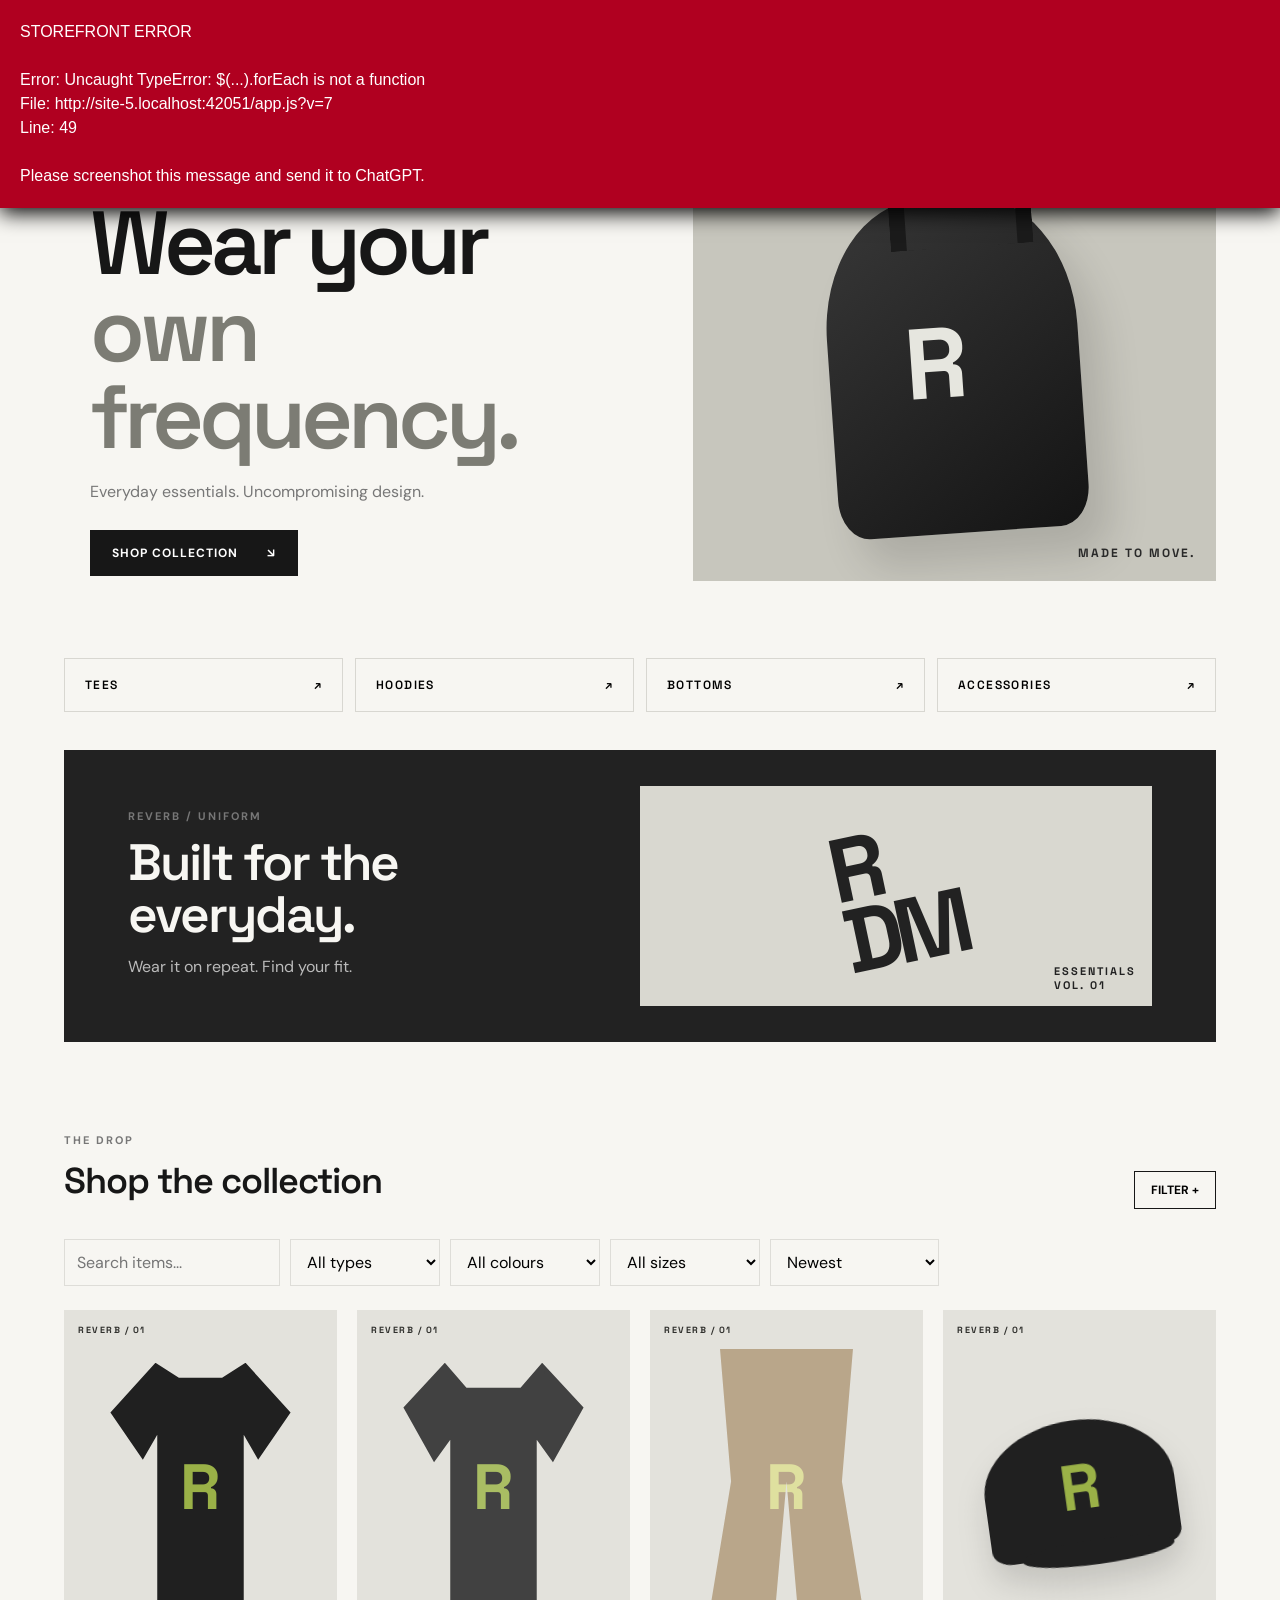
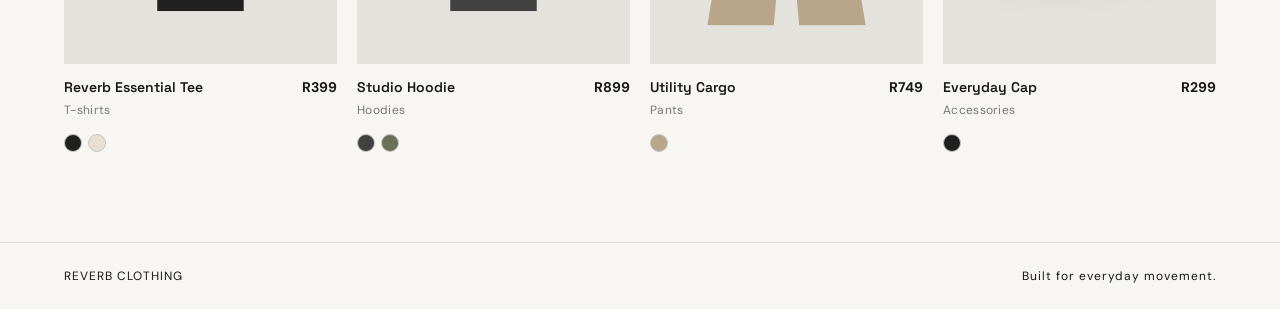
==== commit 1533b8e1: "Bust storefront JavaScript cache" ====
--- a/index.html
+++ b/index.html
@@ -9,4 +9,4 @@
 window.addEventListener('error',function(e){showDiagnostic('Error: '+(e.message||'Unknown error')+'\nFile: '+(e.filename||'unknown')+'\nLine: '+(e.lineno||'unknown'));});
 window.addEventListener('unhandledrejection',function(e){showDiagnostic('Unhandled error: '+String(e.reason));});
 })();
-</script><script src="app.js?v=6"></script></body></html>+</script><script src="app.js?v=7"></script></body></html>
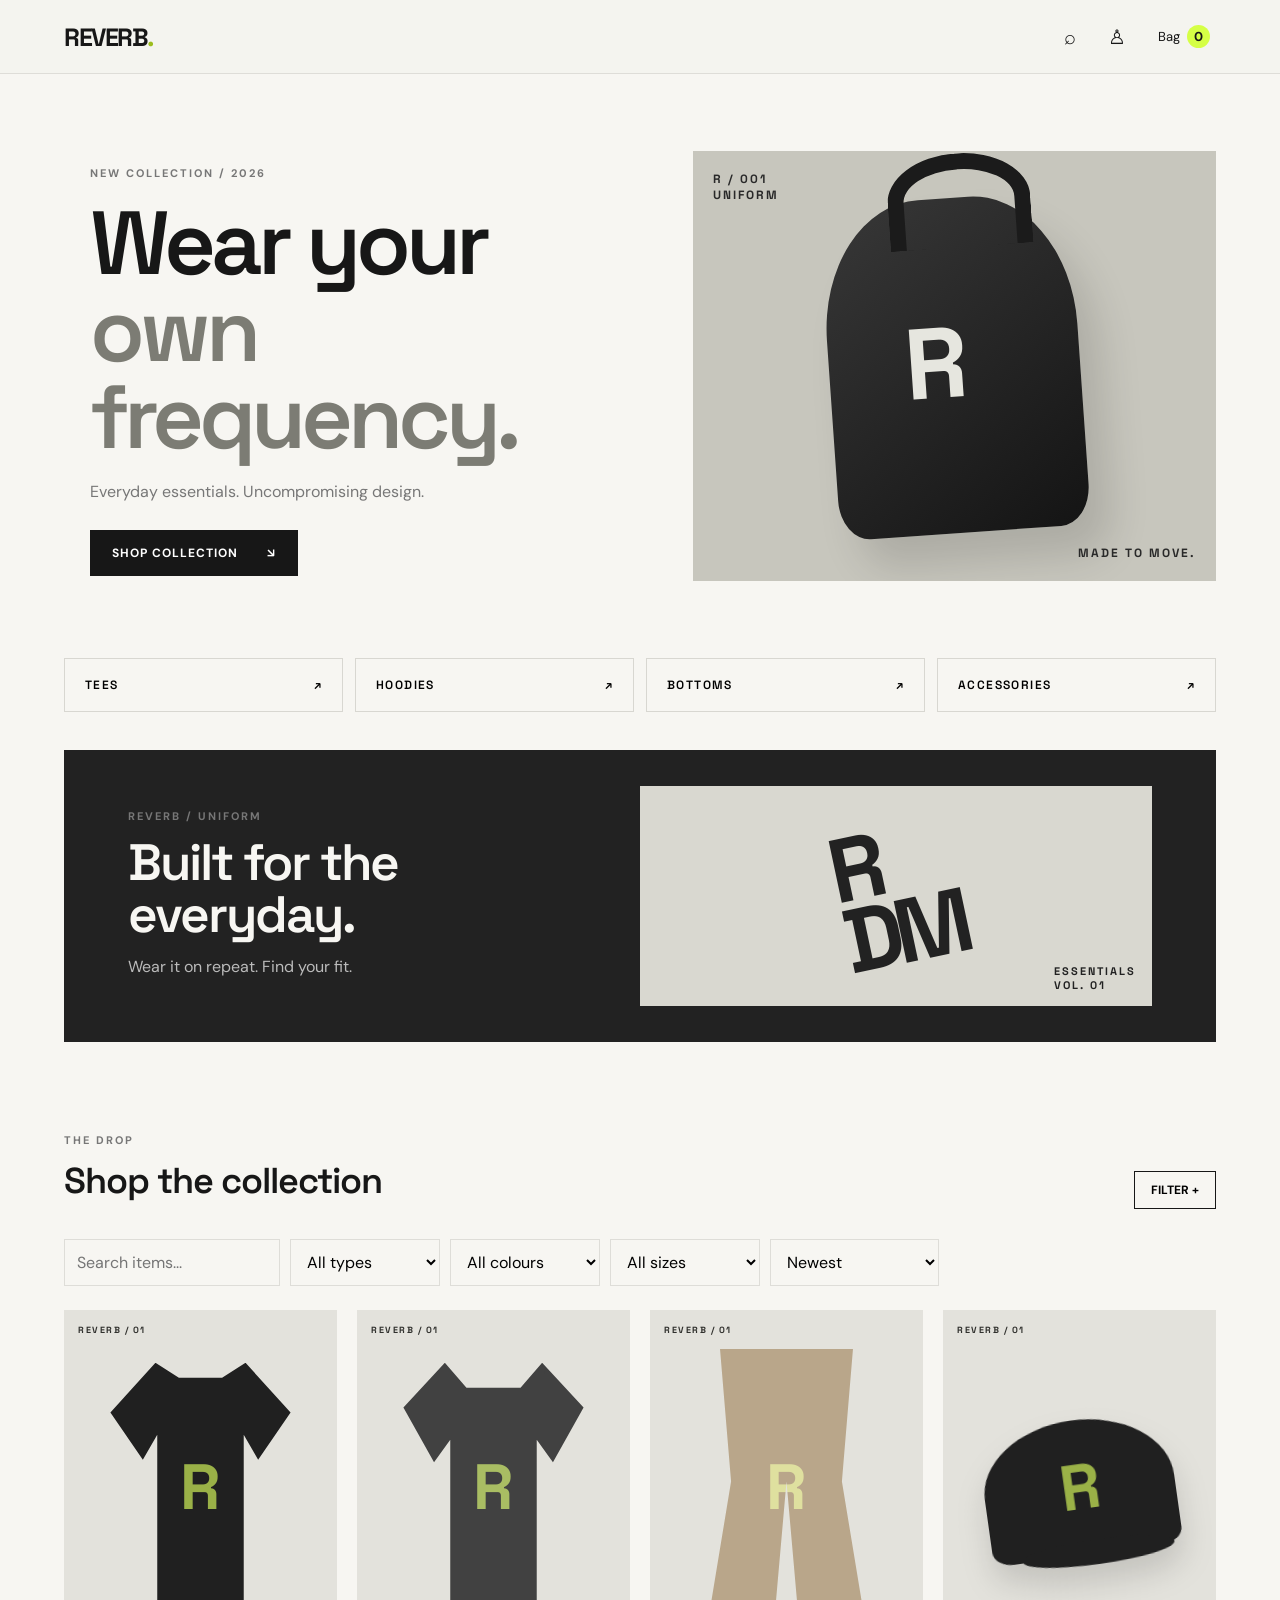
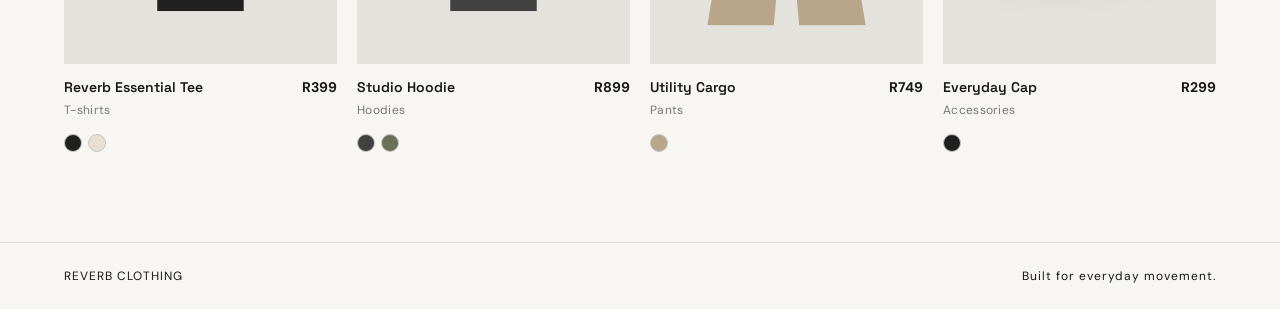
==== commit b2017190: "Bust storefront JavaScript cache" ====
--- a/index.html
+++ b/index.html
@@ -9,4 +9,4 @@
 window.addEventListener('error',function(e){showDiagnostic('Error: '+(e.message||'Unknown error')+'\nFile: '+(e.filename||'unknown')+'\nLine: '+(e.lineno||'unknown'));});
 window.addEventListener('unhandledrejection',function(e){showDiagnostic('Unhandled error: '+String(e.reason));});
 })();
-</script><script src="app.js?v=7"></script></body></html>+</script><script src="app.js?v=8"></script></body></html>
